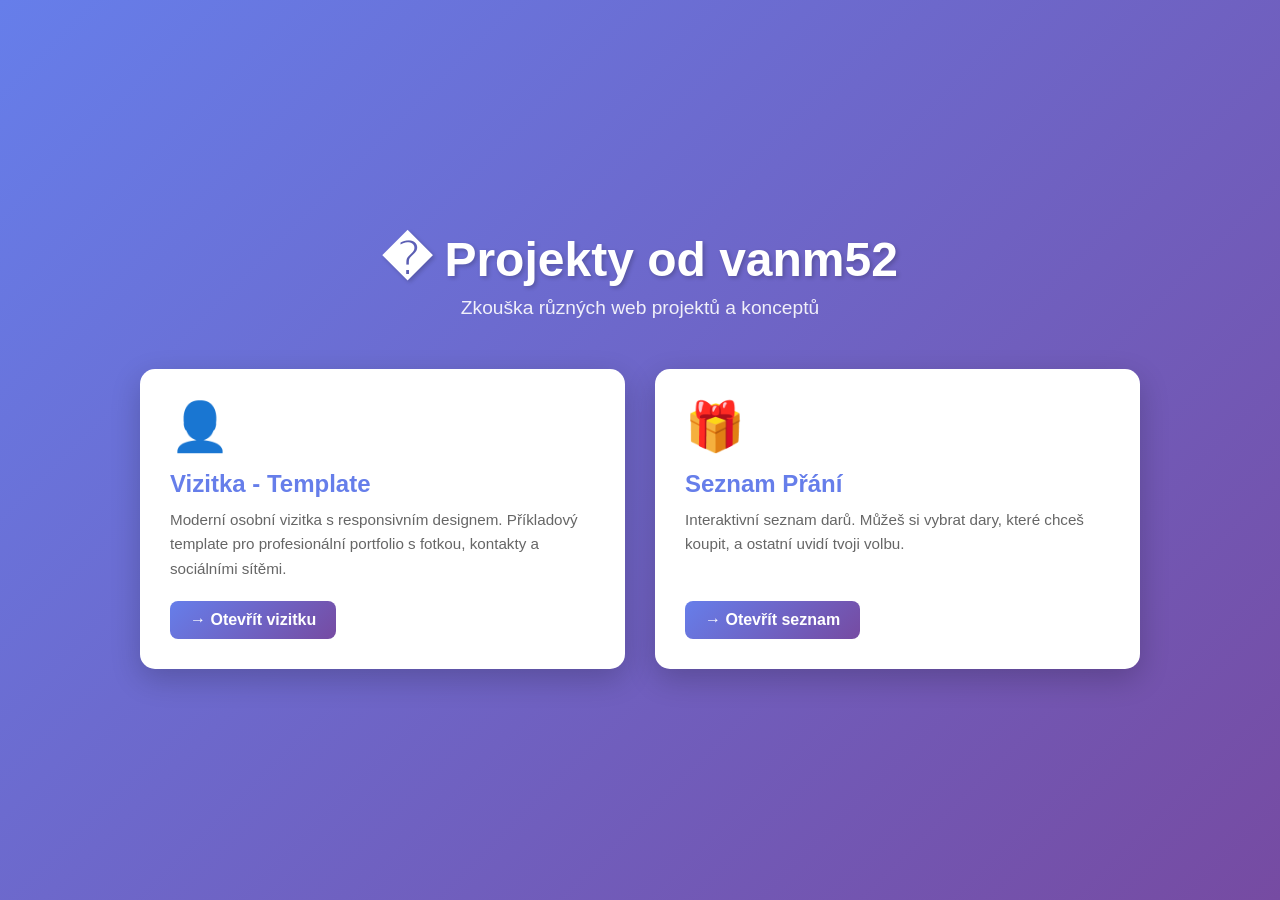
==== index.html @ 85e49e24 "Uprav rozcestník - projekty od vanm52" ====
<!DOCTYPE html>
<html lang="cs">
<head>
    <meta charset="UTF-8">
    <meta name="viewport" content="width=device-width, initial-scale=1.0">
    <title>Moje Projekty</title>
    <style>
        * {
            margin: 0;
            padding: 0;
            box-sizing: border-box;
        }

        body {
            font-family: 'Segoe UI', Tahoma, Geneva, Verdana, sans-serif;
            background: linear-gradient(135deg, #667eea 0%, #764ba2 100%);
            min-height: 100vh;
            display: flex;
            align-items: center;
            justify-content: center;
            padding: 20px;
        }

        .container {
            max-width: 1000px;
            width: 100%;
        }

        .header {
            text-align: center;
            color: white;
            margin-bottom: 50px;
        }

        .header h1 {
            font-size: 3em;
            margin-bottom: 10px;
            text-shadow: 2px 2px 4px rgba(0, 0, 0, 0.2);
        }

        .header p {
            font-size: 1.2em;
            opacity: 0.9;
        }

        .projects-grid {
            display: grid;
            grid-template-columns: repeat(auto-fit, minmax(300px, 1fr));
            gap: 30px;
        }

        .project-card {
            background: white;
            border-radius: 15px;
            padding: 30px;
            box-shadow: 0 10px 30px rgba(0, 0, 0, 0.2);
            transition: transform 0.3s ease, box-shadow 0.3s ease;
            text-decoration: none;
            color: inherit;
            display: flex;
            flex-direction: column;
        }

        .project-card:hover {
            transform: translateY(-10px);
            box-shadow: 0 15px 40px rgba(0, 0, 0, 0.3);
        }

        .project-icon {
            font-size: 3em;
            margin-bottom: 15px;
        }

        .project-title {
            font-size: 1.5em;
            font-weight: bold;
            color: #667eea;
            margin-bottom: 10px;
        }

        .project-description {
            color: #666;
            font-size: 0.95em;
            line-height: 1.6;
            margin-bottom: 20px;
            flex-grow: 1;
        }

        .project-link {
            display: inline-block;
            background: linear-gradient(135deg, #667eea 0%, #764ba2 100%);
            color: white;
            padding: 10px 20px;
            border-radius: 8px;
            text-decoration: none;
            font-weight: bold;
            transition: opacity 0.3s ease;
            align-self: flex-start;
        }

        .project-link:hover {
            opacity: 0.9;
        }

        @media (max-width: 600px) {
            .header h1 {
                font-size: 2em;
            }

            .projects-grid {
                grid-template-columns: 1fr;
            }
        }
    </style>
</head>
<body>
    <div class="container">
        <div class="header">
            <h1>� Projekty od vanm52</h1>
            <p>Zkouška různých web projektů a konceptů</p>
        </div>

        <div class="projects-grid">
            <!-- Vizitka projekt -->
            <a href="vizitka/" class="project-card">
                <div class="project-icon">👤</div>
                <div class="project-title">Vizitka - Template</div>
                <div class="project-description">
                    Moderní osobní vizitka s responsivním designem. Příkladový template pro profesionální portfolio s fotkou, kontakty a sociálními sítěmi.
                </div>
                <span class="project-link">→ Otevřít vizitku</span>
            </a>

            <!-- Wishlist projekt -->
            <a href="wishlist/" class="project-card">
                <div class="project-icon">🎁</div>
                <div class="project-title">Seznam Přání</div>
                <div class="project-description">
                    Interaktivní seznam darů. Můžeš si vybrat dary, které chceš koupit, a ostatní uvidí tvoji volbu.
                </div>
                <span class="project-link">→ Otevřít seznam</span>
            </a>
        </div>
    </div>
</body>
</html>
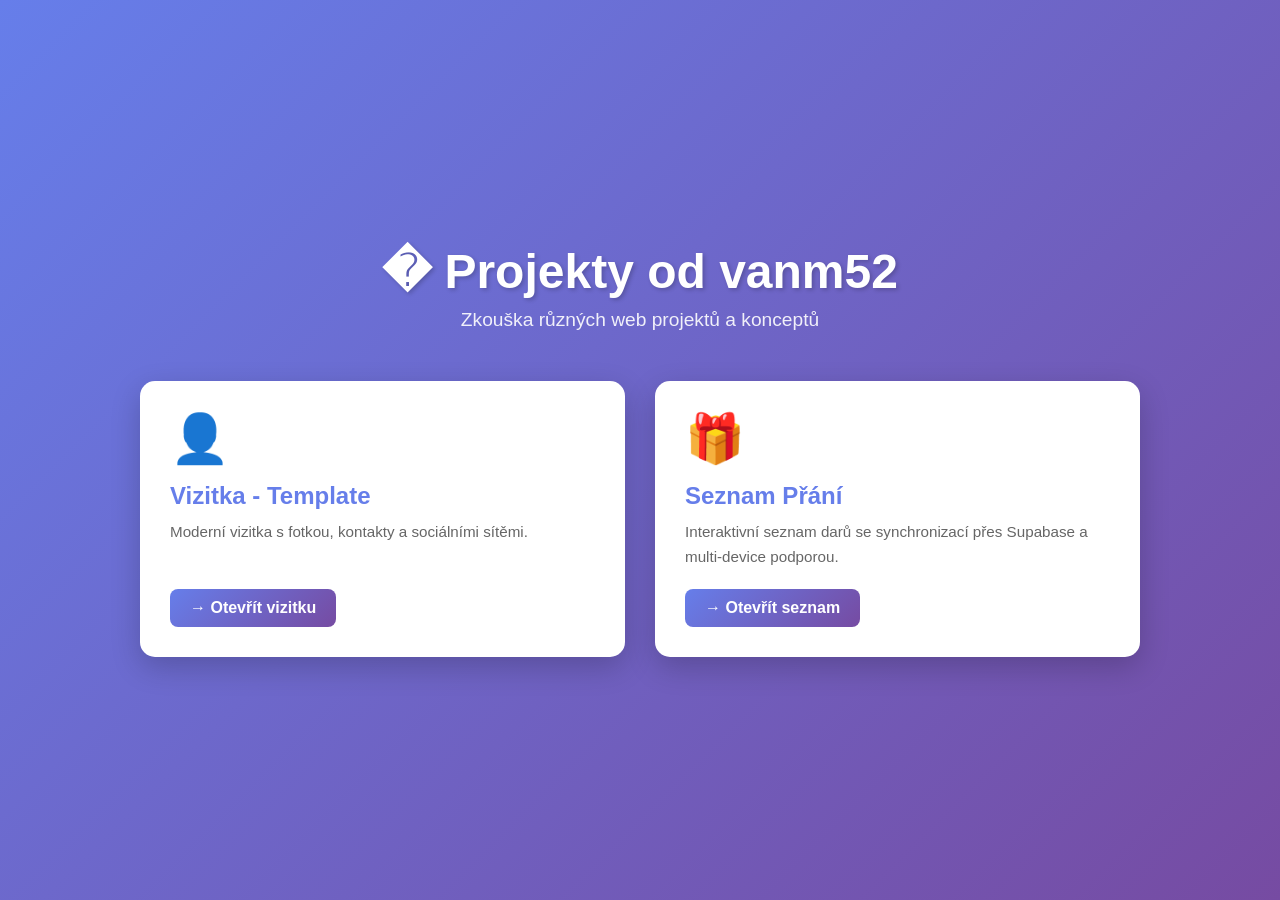
==== commit 99f45248: "Zkrať popisy projektů - lepší symetrie" ====
--- a/index.html
+++ b/index.html
@@ -126,7 +126,7 @@
                 <div class="project-icon">👤</div>
                 <div class="project-title">Vizitka - Template</div>
                 <div class="project-description">
-                    Moderní osobní vizitka s responsivním designem. Příkladový template pro profesionální portfolio s fotkou, kontakty a sociálními sítěmi.
+                    Moderní vizitka s fotkou, kontakty a sociálními sítěmi.
                 </div>
                 <span class="project-link">→ Otevřít vizitku</span>
             </a>
@@ -136,7 +136,7 @@
                 <div class="project-icon">🎁</div>
                 <div class="project-title">Seznam Přání</div>
                 <div class="project-description">
-                    Interaktivní seznam darů. Můžeš si vybrat dary, které chceš koupit, a ostatní uvidí tvoji volbu.
+                    Interaktivní seznam darů se synchronizací přes Supabase a multi-device podporou.
                 </div>
                 <span class="project-link">→ Otevřít seznam</span>
             </a>
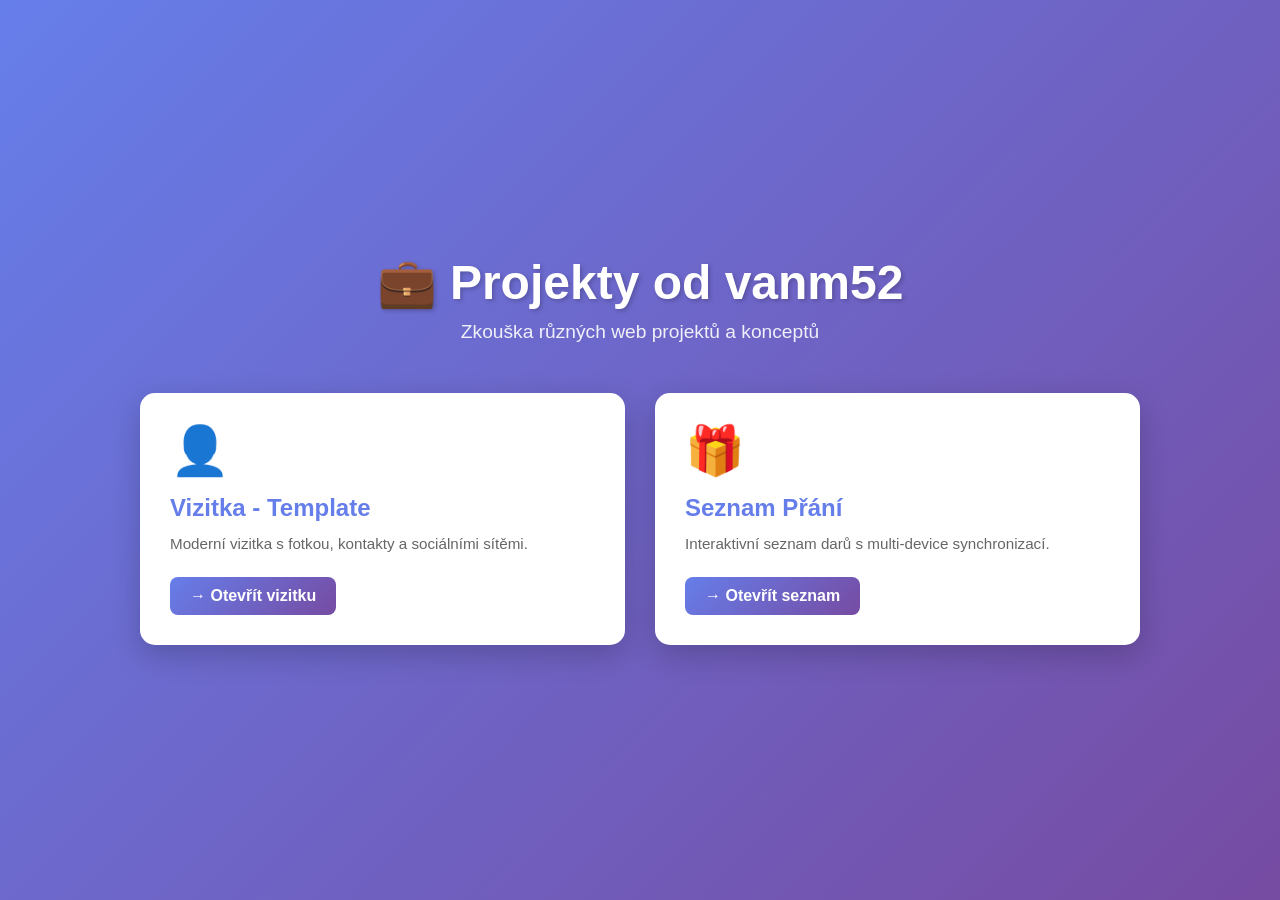
==== commit 98b5d1f5: "Zkrať seznam přání a oprav emoji v nadpise" ====
--- a/index.html
+++ b/index.html
@@ -116,7 +116,7 @@
 <body>
     <div class="container">
         <div class="header">
-            <h1>� Projekty od vanm52</h1>
+            <h1>💼 Projekty od vanm52</h1>
             <p>Zkouška různých web projektů a konceptů</p>
         </div>
 
@@ -136,7 +136,7 @@
                 <div class="project-icon">🎁</div>
                 <div class="project-title">Seznam Přání</div>
                 <div class="project-description">
-                    Interaktivní seznam darů se synchronizací přes Supabase a multi-device podporou.
+                    Interaktivní seznam darů s multi-device synchronizací.
                 </div>
                 <span class="project-link">→ Otevřít seznam</span>
             </a>
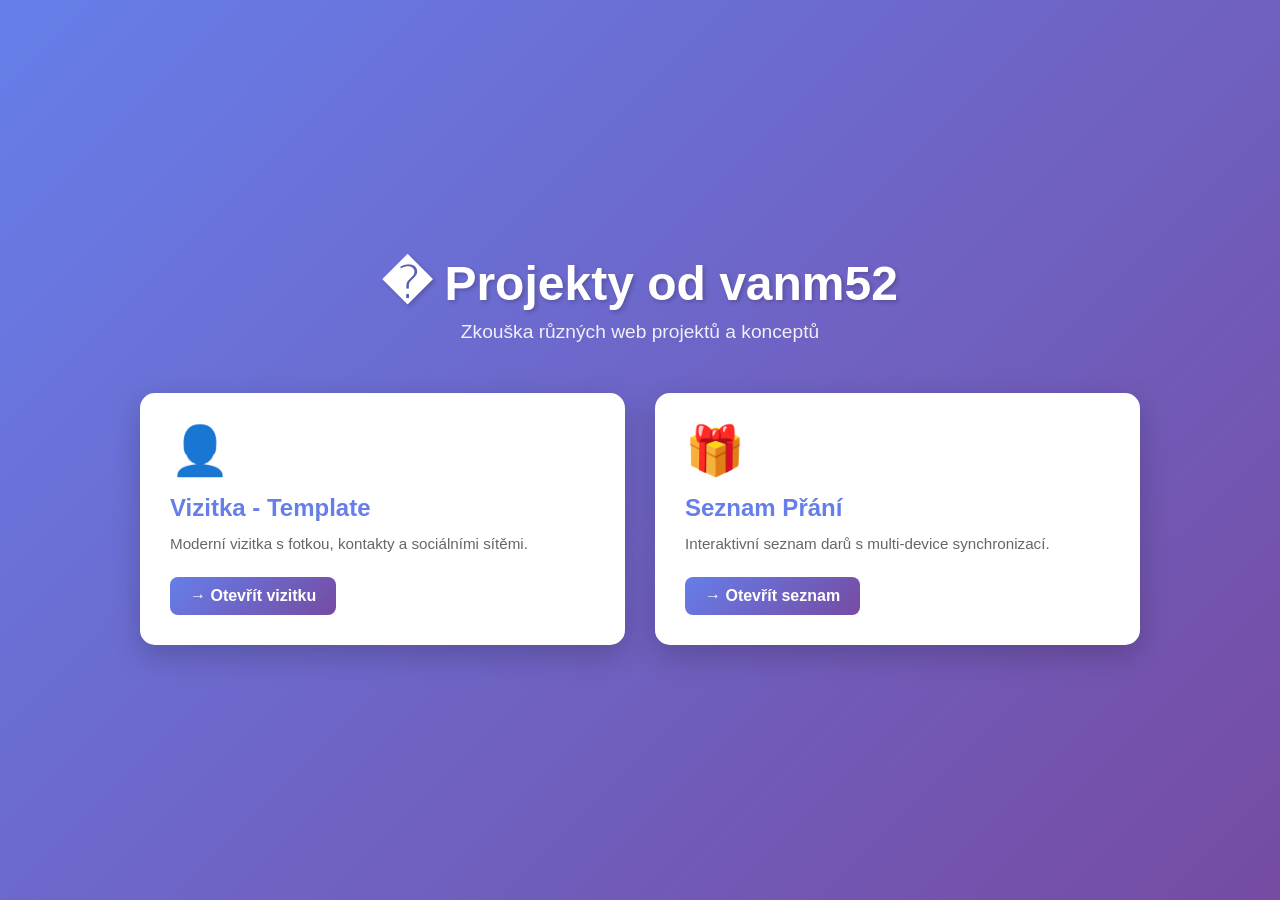
==== commit 893a3f39: "Přidej raketu zpět do nadpise" ====
--- a/index.html
+++ b/index.html
@@ -116,7 +116,7 @@
 <body>
     <div class="container">
         <div class="header">
-            <h1>💼 Projekty od vanm52</h1>
+            <h1>� Projekty od vanm52</h1>
             <p>Zkouška různých web projektů a konceptů</p>
         </div>
 
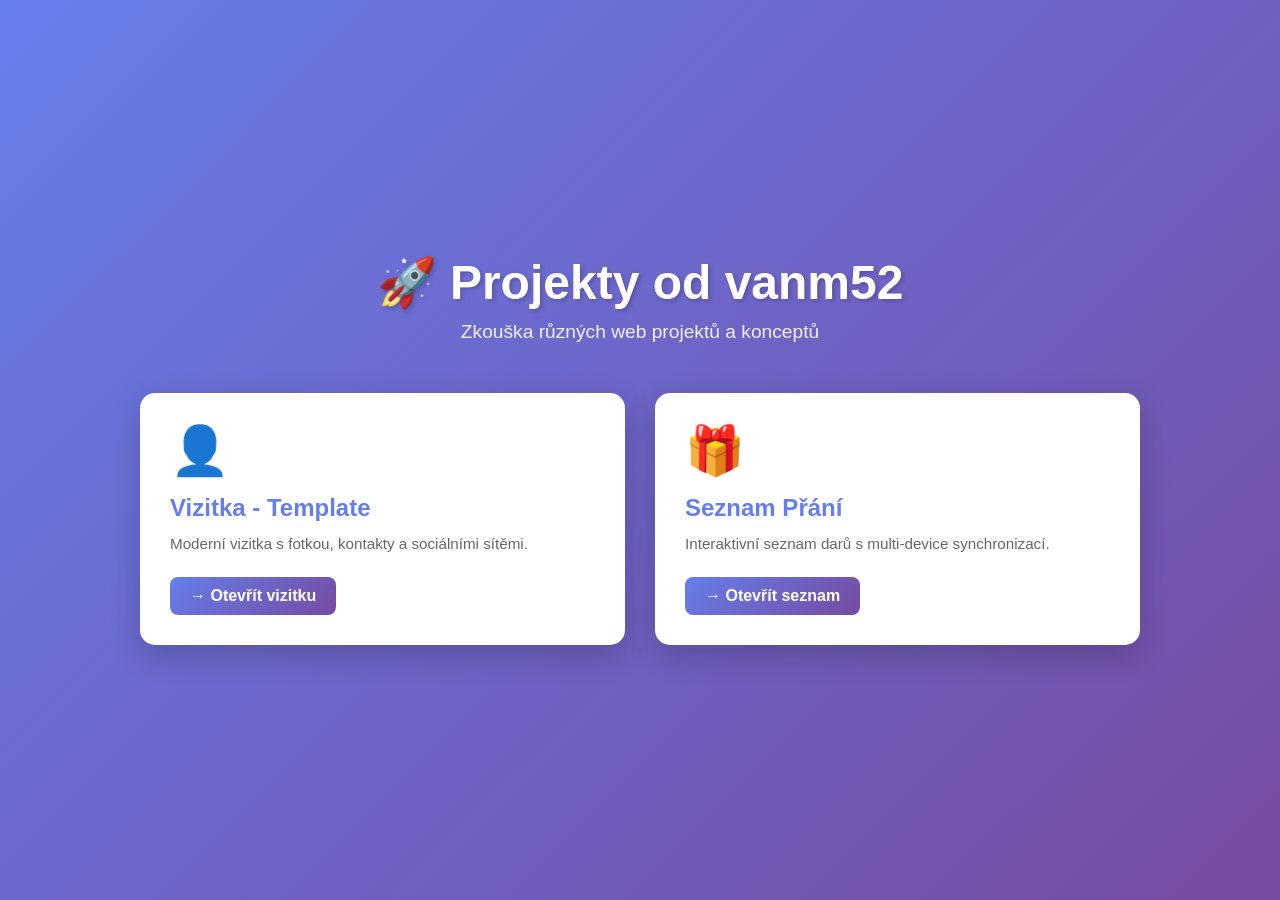
==== commit b5be74a7: "Oprav emoji v nadpise - raketa" ====
--- a/index.html
+++ b/index.html
@@ -116,7 +116,7 @@
 <body>
     <div class="container">
         <div class="header">
-            <h1>� Projekty od vanm52</h1>
+            <h1>🚀 Projekty od vanm52</h1>
             <p>Zkouška různých web projektů a konceptů</p>
         </div>
 
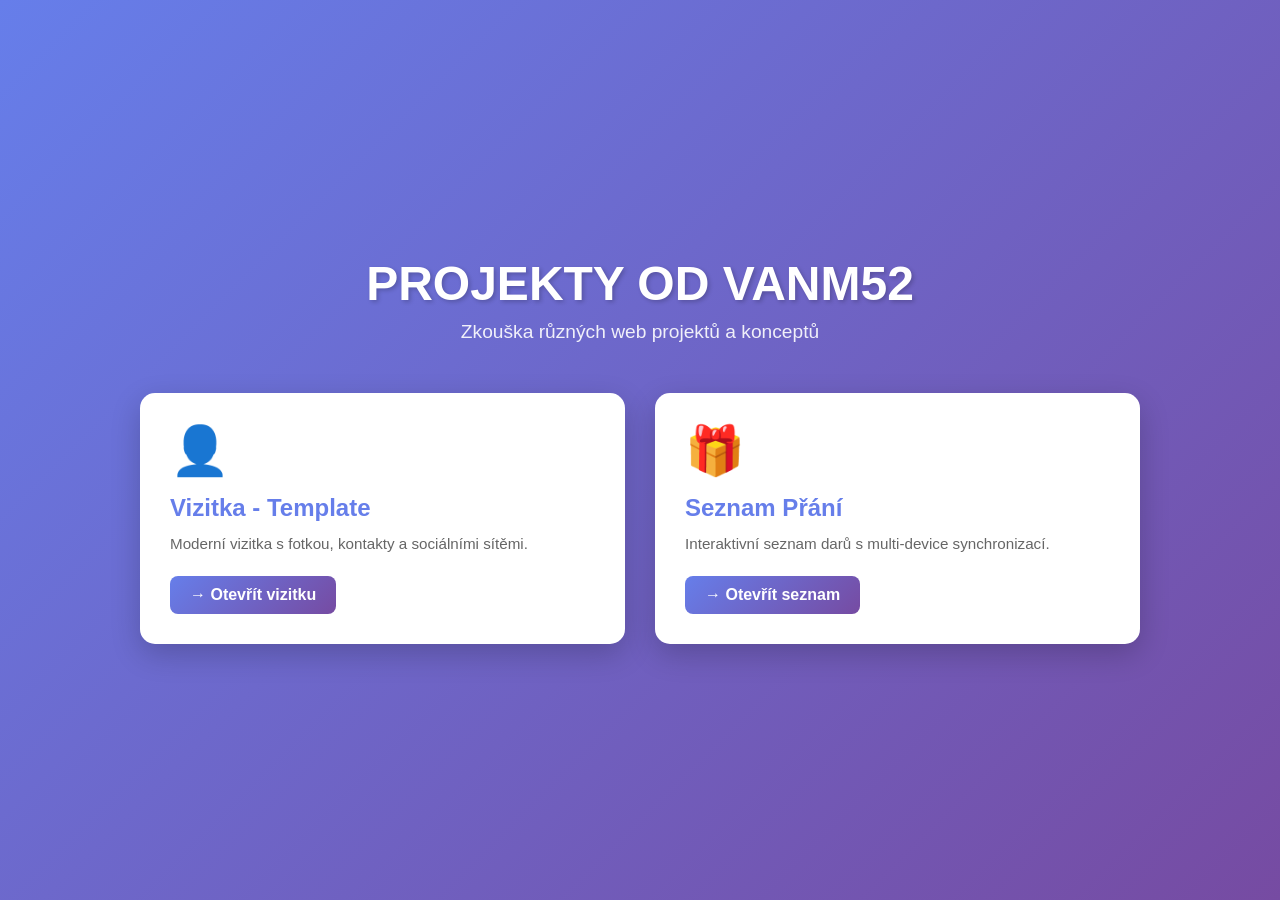
==== commit 02d970d5: "Odstraň emoji - prostě text" ====
--- a/index.html
+++ b/index.html
@@ -1,7 +1,7 @@
 <!DOCTYPE html>
 <html lang="cs">
 <head>
-    <meta charset="UTF-8">
+    <meta charset="UTF-8" />
     <meta name="viewport" content="width=device-width, initial-scale=1.0">
     <title>Moje Projekty</title>
     <style>
@@ -116,7 +116,7 @@
 <body>
     <div class="container">
         <div class="header">
-            <h1>🚀 Projekty od vanm52</h1>
+            <h1>PROJEKTY OD VANM52</h1>
             <p>Zkouška různých web projektů a konceptů</p>
         </div>
 
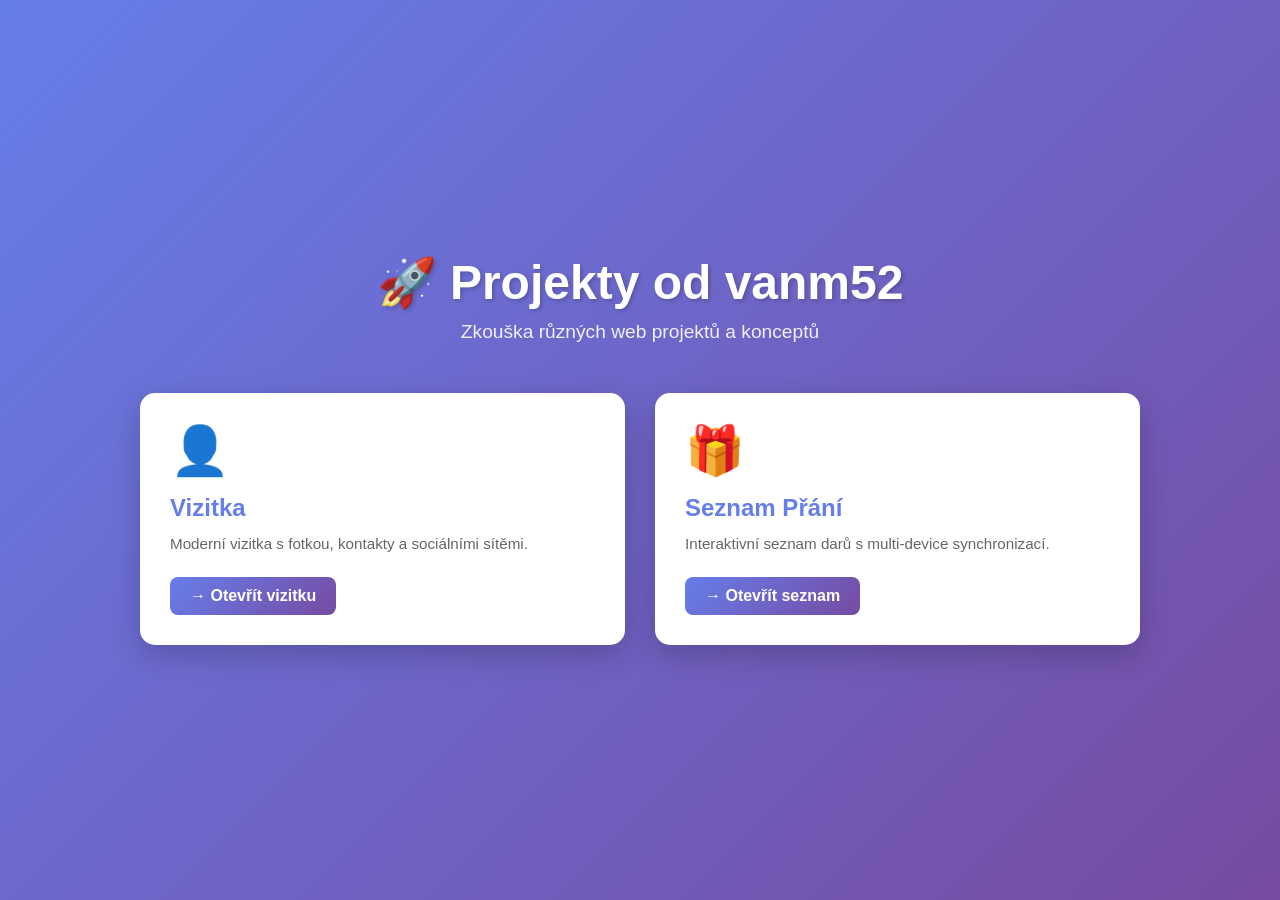
==== commit 8b420fea: "Smaž Template, vrať raketu a proper case" ====
--- a/index.html
+++ b/index.html
@@ -116,7 +116,7 @@
 <body>
     <div class="container">
         <div class="header">
-            <h1>PROJEKTY OD VANM52</h1>
+            <h1>🚀 Projekty od vanm52</h1>
             <p>Zkouška různých web projektů a konceptů</p>
         </div>
 
@@ -124,7 +124,7 @@
             <!-- Vizitka projekt -->
             <a href="vizitka/" class="project-card">
                 <div class="project-icon">👤</div>
-                <div class="project-title">Vizitka - Template</div>
+                <div class="project-title">Vizitka</div>
                 <div class="project-description">
                     Moderní vizitka s fotkou, kontakty a sociálními sítěmi.
                 </div>
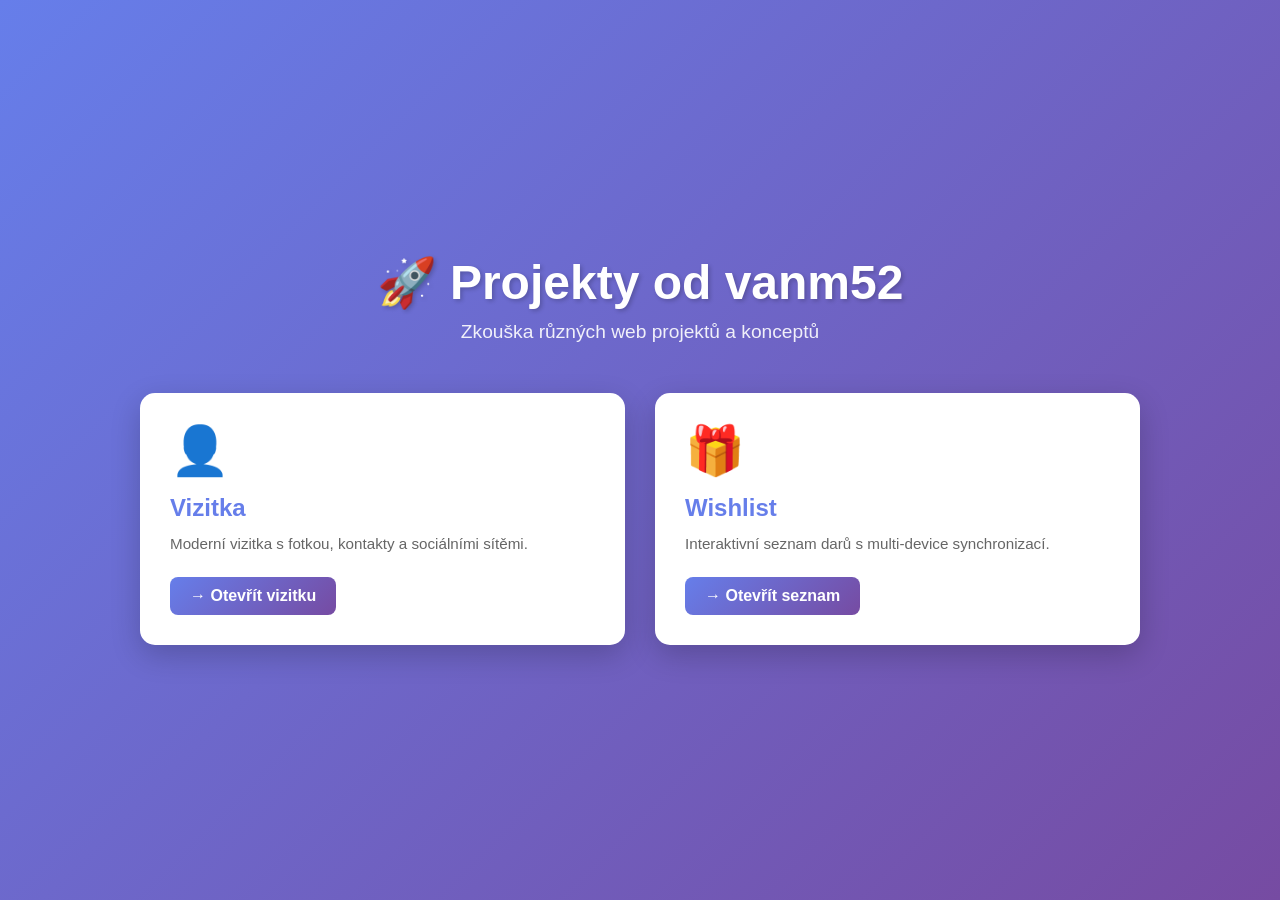
==== commit 4ad60a73: "Změní Seznam Přání na Wishlist" ====
--- a/index.html
+++ b/index.html
@@ -134,7 +134,7 @@
             <!-- Wishlist projekt -->
             <a href="wishlist/" class="project-card">
                 <div class="project-icon">🎁</div>
-                <div class="project-title">Seznam Přání</div>
+                <div class="project-title">Wishlist</div>
                 <div class="project-description">
                     Interaktivní seznam darů s multi-device synchronizací.
                 </div>
